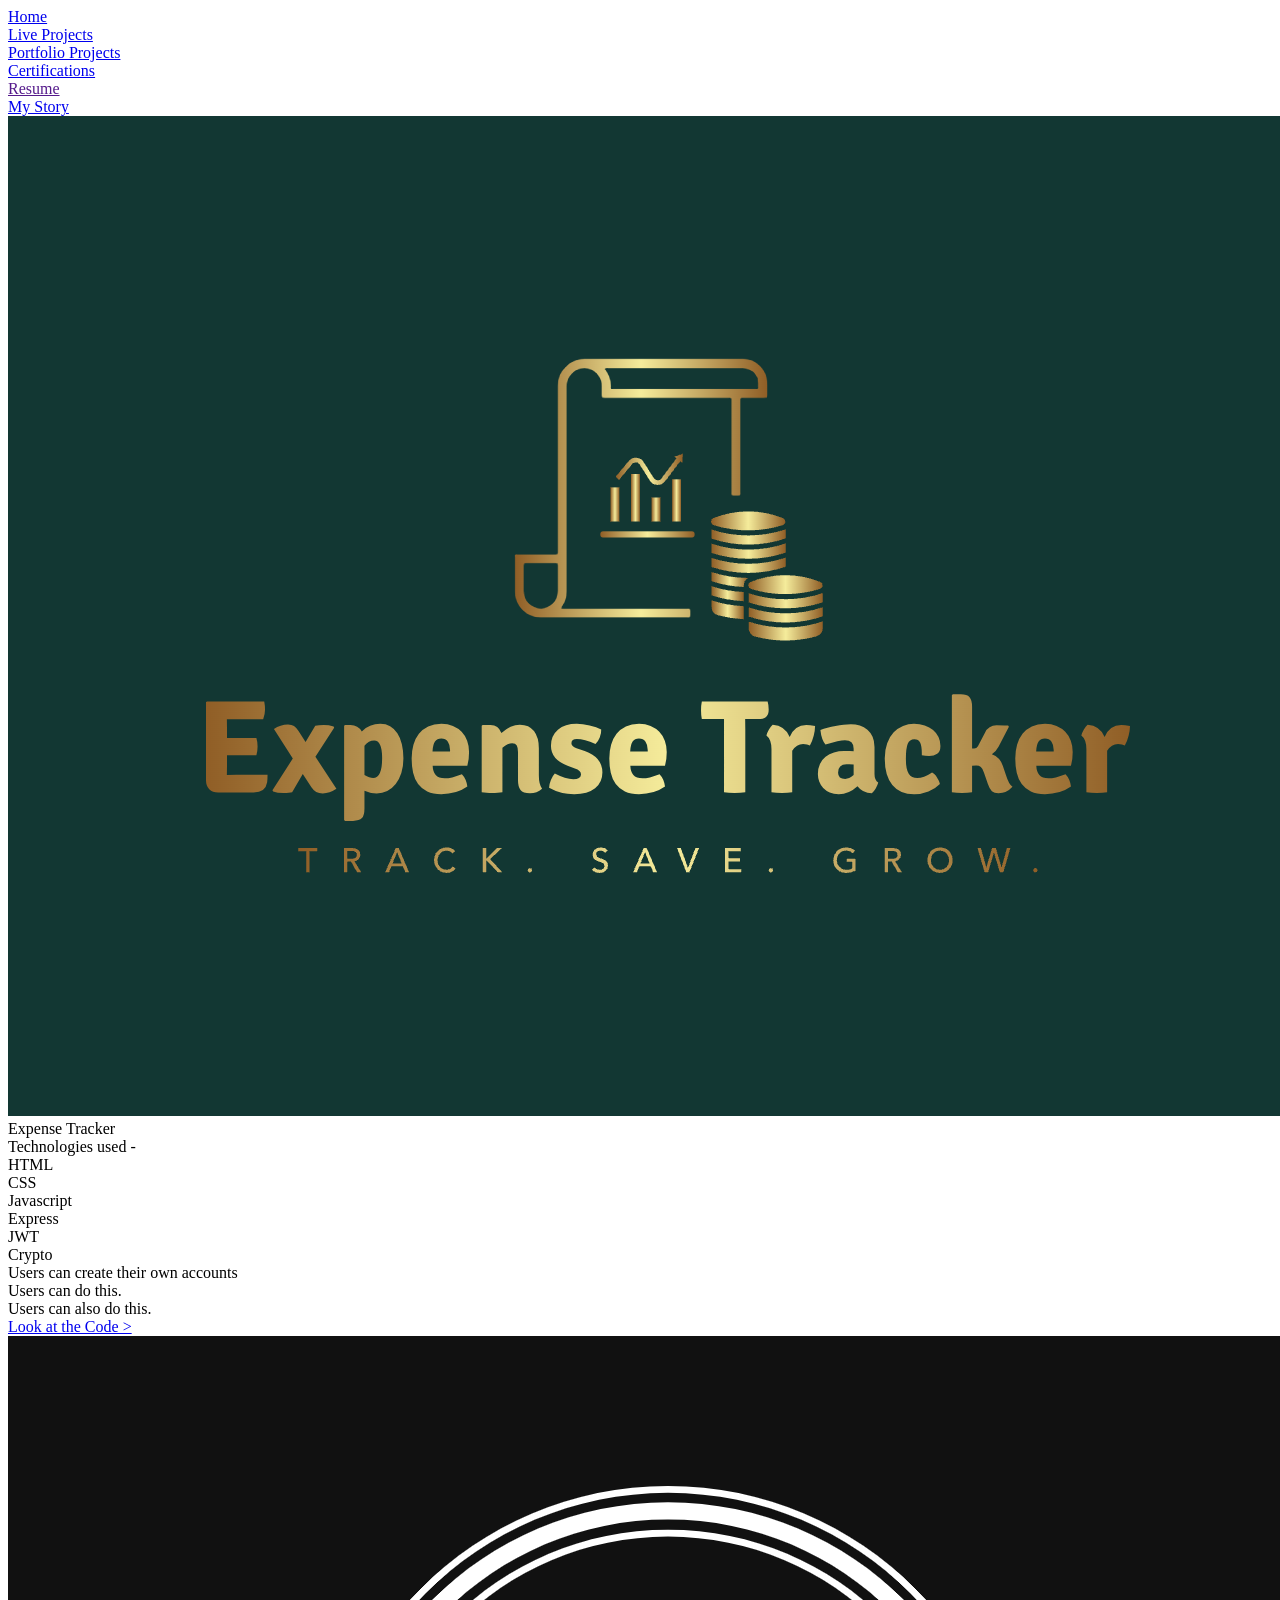
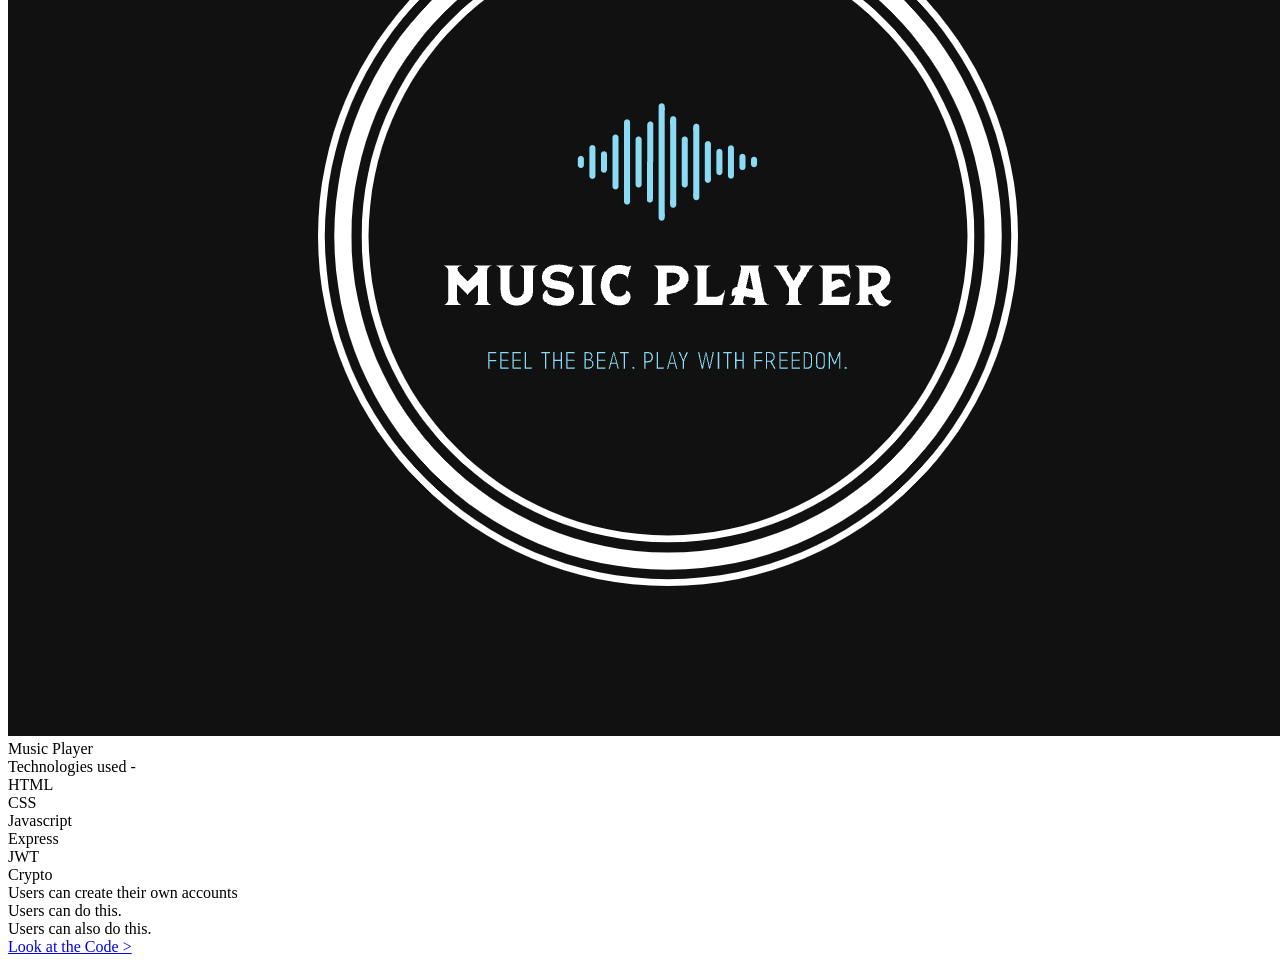
==== certifications.html @ 5d990a57 "made the basic structure of the website" ====
<!DOCTYPE html>
<html lang="en">
  <head>
    <meta name="viewport" content="width=device-width, initial-scale=1.0" />
    <title>Aditya Dey</title>
    <link rel="icon" href="favicon.png" type="image/x-icon" />
    <link rel="stylesheet" href="certificationStyles.css" />
  </head>
  <body>
    <div class="container">
      <section class="nav-bar-container">
        <div class="heading-container"><a href="home.html">Home</a></div>
        <div class="heading-container">
          <a href="liveProjects.html">Live Projects</a>
        </div>
        <div class="heading-container">
          <a href="portfolio.html">Portfolio Projects</a>
        </div>
        <div class="heading-container"><a href="certifications.html">Certifications</a></div>
        <div class="heading-container"><a href="">Resume</a></div>
        <div class="heading-container"><a href="myStory.html">My Story</a></div>
      </section>
    </div>

    <div class="projects-container">
      <div class="project-container">
        <div class="project-image">
          <img src="expense-tracker-logo.png" />
        </div>
        <div class="individual-details-container">
          <div class="project-heading">Expense Tracker</div>
          <div class="project-tech-stack">
            <div class="project-tech-stack-heading">Technologies used -</div>
            <div class="tech">HTML</div>
            <div class="tech">CSS</div>
            <div class="tech">Javascript</div>
            <div class="tech">Express</div>
            <div class="tech">JWT</div>
            <div class="tech">Crypto</div>
          </div>
          <div class="project-details-container">
            <div class="project-details">
              Users can create their own accounts
            </div>
            <div class="project-details">Users can do this.</div>
            <div class="project-details">Users can also do this.</div>
          </div>
          <div class="project-link">
            <a href="https://www.adityadey.com" target="_blank"
              >Look at the Code ></a
            >
          </div>
        </div>
      </div>
      <div class="project-container">
        <div class="project-image">
          <img src="music-player-logo.png" />
        </div>
        <div class="individual-details-container">
          <div class="project-heading">Music Player</div>
          <div class="project-tech-stack">
            <div class="project-tech-stack-heading">Technologies used -</div>
            <div class="tech">HTML</div>
            <div class="tech">CSS</div>
            <div class="tech">Javascript</div>
            <div class="tech">Express</div>
            <div class="tech">JWT</div>
            <div class="tech">Crypto</div>
          </div>
        </div>
        <div class="project-details-container">
          <div class="project-details">Users can create their own accounts</div>
          <div class="project-details">Users can do this.</div>
          <div class="project-details">Users can also do this.</div>
        </div>
        <div class="project-link">
          <a href="https://www.player.adityadey.com" target="_blank"
            >Look at the Code ></a
          >
        </div>
      </div>
    </div>
  </body>
</html>
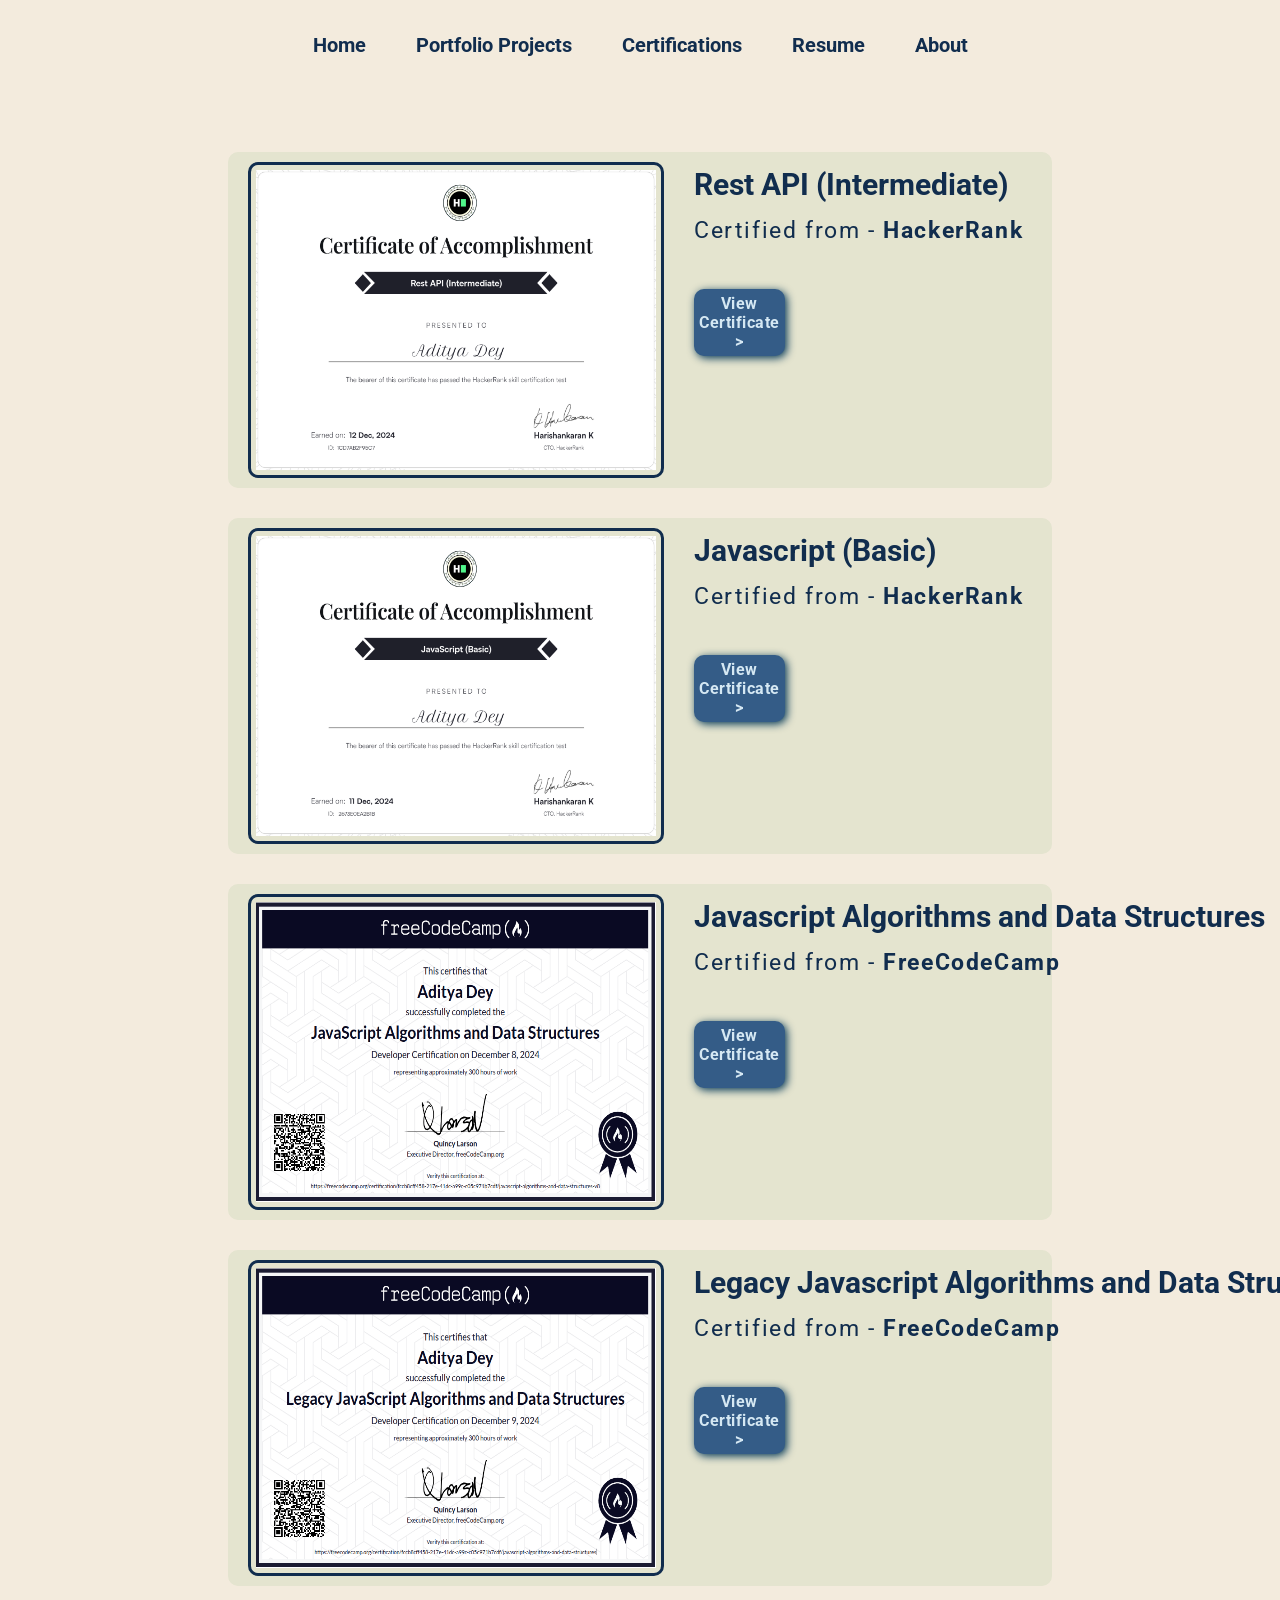
==== commit 3b2907ea: "completed the design" ====
--- a/certifications.html
+++ b/certifications.html
@@ -5,78 +5,113 @@
     <title>Aditya Dey</title>
     <link rel="icon" href="favicon.png" type="image/x-icon" />
     <link rel="stylesheet" href="certificationStyles.css" />
+    <link
+      href="https://fonts.googleapis.com/css2?family=Chewy&family=Borel&family=DM+Sans:wght@300;400;700&family=Pacifico&family=Roboto:wght@100;200;300;400;700&display=swap"
+      rel="stylesheet" />
   </head>
   <body>
     <div class="container">
       <section class="nav-bar-container">
         <div class="heading-container"><a href="home.html">Home</a></div>
         <div class="heading-container">
-          <a href="liveProjects.html">Live Projects</a>
+          <a href="portfolio.html">Portfolio Projects</a>
         </div>
         <div class="heading-container">
-          <a href="portfolio.html">Portfolio Projects</a>
+          <a href="certifications.html">Certifications</a>
         </div>
-        <div class="heading-container"><a href="certifications.html">Certifications</a></div>
-        <div class="heading-container"><a href="">Resume</a></div>
-        <div class="heading-container"><a href="myStory.html">My Story</a></div>
+        <div class="heading-container">
+          <a href="Resume.pdf" target="_blank">Resume</a>
+        </div>
+        <div class="heading-container"><a href="about.html">About</a></div>
       </section>
     </div>
 
     <div class="projects-container">
       <div class="project-container">
         <div class="project-image">
-          <img src="expense-tracker-logo.png" />
+          <img src="REST API intermediate certficate.png" />
         </div>
         <div class="individual-details-container">
-          <div class="project-heading">Expense Tracker</div>
-          <div class="project-tech-stack">
-            <div class="project-tech-stack-heading">Technologies used -</div>
-            <div class="tech">HTML</div>
-            <div class="tech">CSS</div>
-            <div class="tech">Javascript</div>
-            <div class="tech">Express</div>
-            <div class="tech">JWT</div>
-            <div class="tech">Crypto</div>
+          <div class="project-heading">Rest API (Intermediate)</div>
+          <div class="project-features-heading">
+            Certified from - <b>HackerRank</b>
           </div>
-          <div class="project-details-container">
-            <div class="project-details">
-              Users can create their own accounts
+          <div class="project-link-container">
+            <div class="project-link">
+              <a
+                href="https://www.hackerrank.com/certificates/iframe/1cd7ab2f95c7"
+                target="_blank"
+                >View Certificate ></a
+              >
             </div>
-            <div class="project-details">Users can do this.</div>
-            <div class="project-details">Users can also do this.</div>
-          </div>
-          <div class="project-link">
-            <a href="https://www.adityadey.com" target="_blank"
-              >Look at the Code ></a
-            >
           </div>
         </div>
       </div>
+
       <div class="project-container">
         <div class="project-image">
-          <img src="music-player-logo.png" />
+          <img src="Javascript Basic Certificate.png" />
         </div>
         <div class="individual-details-container">
-          <div class="project-heading">Music Player</div>
-          <div class="project-tech-stack">
-            <div class="project-tech-stack-heading">Technologies used -</div>
-            <div class="tech">HTML</div>
-            <div class="tech">CSS</div>
-            <div class="tech">Javascript</div>
-            <div class="tech">Express</div>
-            <div class="tech">JWT</div>
-            <div class="tech">Crypto</div>
+          <div class="project-heading">Javascript (Basic)</div>
+          <div class="project-features-heading">
+            Certified from - <b>HackerRank</b>
+          </div>
+          <div class="project-link-container">
+            <div class="project-link">
+              <a
+                href="https://www.hackerrank.com/certificates/iframe/2673e0ea2b1b"
+                target="_blank"
+                >View Certificate ></a
+              >
+            </div>
           </div>
         </div>
-        <div class="project-details-container">
-          <div class="project-details">Users can create their own accounts</div>
-          <div class="project-details">Users can do this.</div>
-          <div class="project-details">Users can also do this.</div>
+      </div>
+
+      <div class="project-container">
+        <div class="project-image">
+          <img src="JS Algo and DS Certificate.png" />
         </div>
-        <div class="project-link">
-          <a href="https://www.player.adityadey.com" target="_blank"
-            >Look at the Code ></a
-          >
+        <div class="individual-details-container">
+          <div class="project-heading">
+            Javascript Algorithms and Data Structures
+          </div>
+          <div class="project-features-heading">
+            Certified from - <b>FreeCodeCamp</b>
+          </div>
+          <div class="project-link-container">
+            <div class="project-link">
+              <a
+                href="https://www.freecodecamp.org/certification/fccb8cff458-217e-41dc-a99c-c05c971b7cdf/javascript-algorithms-and-data-structures-v8"
+                target="_blank"
+                >View Certificate ></a
+              >
+            </div>
+          </div>
+        </div>
+      </div>
+
+      <div class="project-container">
+        <div class="project-image">
+          <img src="Legacy JS Algo and DS certificate.png" />
+        </div>
+        <div class="individual-details-container">
+          <div class="project-heading">
+            Legacy Javascript Algorithms and Data Structures
+          </div>
+          <div class="project-features-heading">
+            Certified from - <b>FreeCodeCamp</b>
+          </div>
+          <div class="project-link-container">
+            <div class="project-link">
+              <a
+                href="https://www.freecodecamp.org/certification/fccb8cff458-217e-41dc-a99c-c05c971b7cdf/javascript-algorithms-and-data-structures"
+                target="_blank"
+                >View Certificate ></a
+              >
+            </div>
+          </div>
         </div>
       </div>
     </div>
--- a/certificationStyles.css
+++ b/certificationStyles.css
@@ -0,0 +1,142 @@
+body {
+  background-color: rgb(243, 235, 221);
+  color: #112d4e;
+  font-family: 'Roboto';
+  overflow-y: scroll;
+}
+
+.nav-bar-container {
+  display: flex;
+  justify-content: center;
+  align-items: center;
+  gap: 20px;
+  padding: 15px 0;
+}
+
+.heading-container {
+  padding: 10px 15px;
+  border-radius: 5px;
+  font-family: 'roboto';
+
+  position: relative;
+  transition: all 0.3s ease-in-out;
+}
+
+.heading-container a {
+  text-decoration: none;
+  color: #112d4e;
+  font-size: 20px;
+  font-weight: bold;
+
+  position: relative;
+  display: inline-block;
+  transition: color 0.3s ease-in-out;
+}
+
+.heading-container::after {
+  content: "";
+  position: absolute;
+  left: 50%;
+  bottom: -3px;
+  width: 0;
+  height: 2px;
+  background-color: #3f72af;
+  transition: all 0.3s ease-in-out;
+  transform: translateX(-50%);
+}
+
+.heading-container:hover {
+  transform: translateY(-2px);
+}
+
+.heading-container:hover a {
+  color: #3f72af;
+}
+
+.heading-container:hover::after {
+  width: 100%;
+}
+
+.projects-container {
+  border-radius: 30px;
+  margin: 70px 200px 70px 200px;
+}
+
+.project-container {
+  display: flex;
+  margin: 30px 20px 30px 20px;
+  border-radius: 10px;
+  background-color: #e4e4cf;
+}
+
+.individual-details-container {
+  width: 100%;
+  margin: 10px 10px 10px 10px;
+  padding: 5px 0px 5px 0px;
+  padding-left: 10px;
+  padding-right: 195px;
+  border-radius: 10px;
+  color: #112d4e;
+}
+
+.project-image {
+  background-color: #e4e4cf;
+  height: 300px;
+  width: 400px;
+  border: 3px solid #112d4e;
+  margin: 10px 10px 10px 20px;
+  border-radius: 10px;
+  padding: 5px;
+}
+
+img {
+  object-fit: fill;
+  height: 300px;
+  width: 400px;
+}
+
+.project-heading {
+  font-weight: bolder;
+  font-size: 30px;
+}
+
+.project-features-heading {
+  margin-top: 15px;
+  margin-bottom: 5px;
+  font-family: 'roboto';
+  letter-spacing: 0.1rem;
+  font-size: 23px;
+}
+
+.project-link-container {
+  margin-top: 45px;
+  margin-bottom: 2px;
+}
+
+.project-link {
+  text-align: center;
+  background-color: #345c87;
+  border-radius: 10px;
+  padding: 5px;
+  margin-bottom: 10px;
+  margin-right: 600px;
+  box-shadow: 2px 2px 8px #003554;
+  transition: background-color 0.3s ease, transform 0.2s ease;
+}
+
+.project-link:hover {
+  background-color: #112d4e;
+  transform: translateY(-5px);
+}
+
+.project-link a {
+  text-decoration: none;
+  color: #d5e8f3;
+  font-weight: bold;
+  letter-spacing: 0.5px;
+  transition: color 0.3s ease-in-out, text-shadow 0.3s ease-in-out;
+}
+
+.project-link a:hover {
+  color: #d5e8f3;
+}
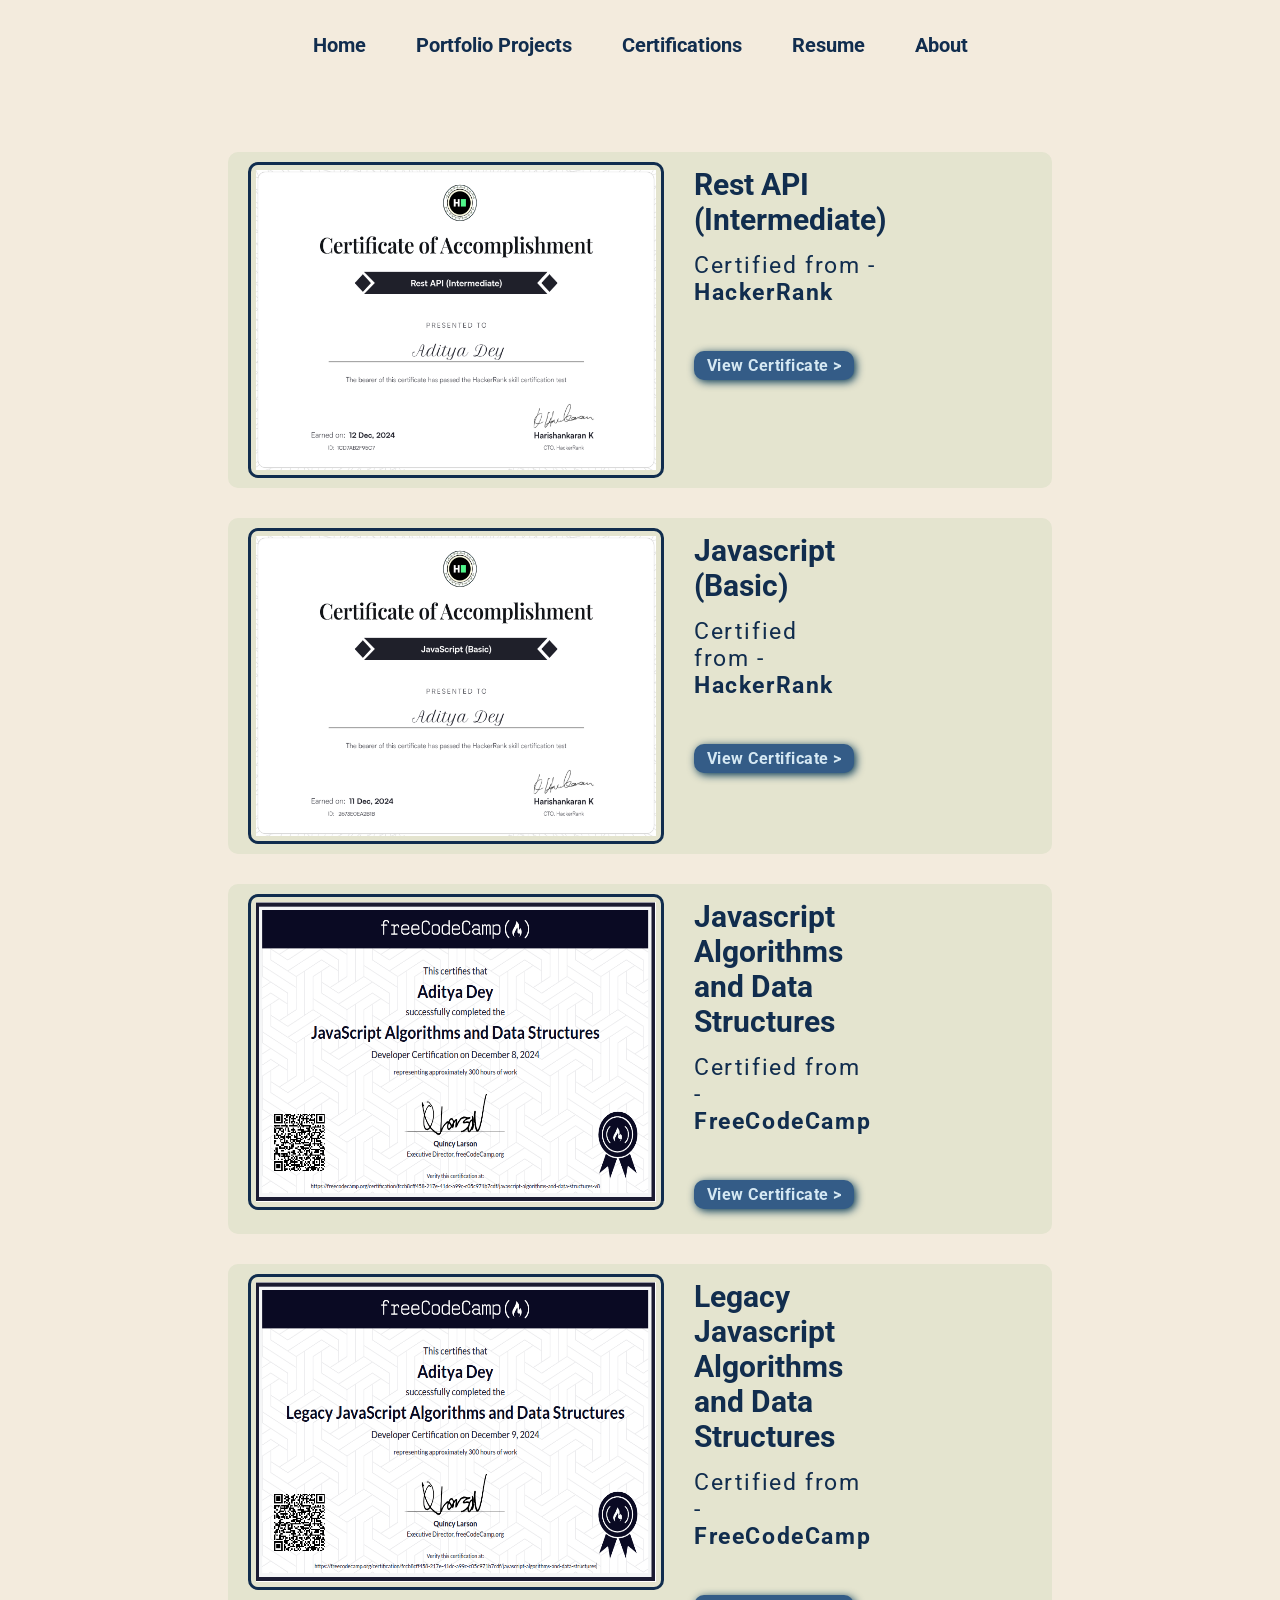
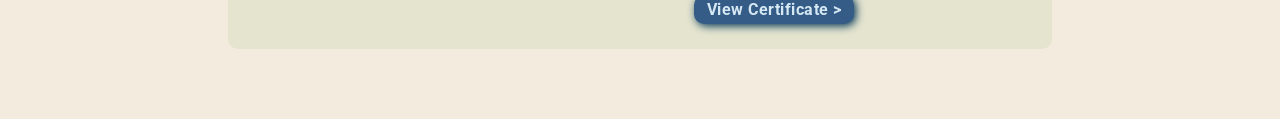
==== commit 37e89764: "changed the file structure according to the required github pages criteria for static site hosting" ====
--- a/certifications.html
+++ b/certifications.html
@@ -12,7 +12,7 @@
   <body>
     <div class="container">
       <section class="nav-bar-container">
-        <div class="heading-container"><a href="home.html">Home</a></div>
+        <div class="heading-container"><a href="index.html">Home</a></div>
         <div class="heading-container">
           <a href="portfolio.html">Portfolio Projects</a>
         </div>
--- a/certificationStyles.css
+++ b/certificationStyles.css
@@ -119,7 +119,7 @@
   border-radius: 10px;
   padding: 5px;
   margin-bottom: 10px;
-  margin-right: 600px;
+  width:150px;
   box-shadow: 2px 2px 8px #003554;
   transition: background-color 0.3s ease, transform 0.2s ease;
 }
